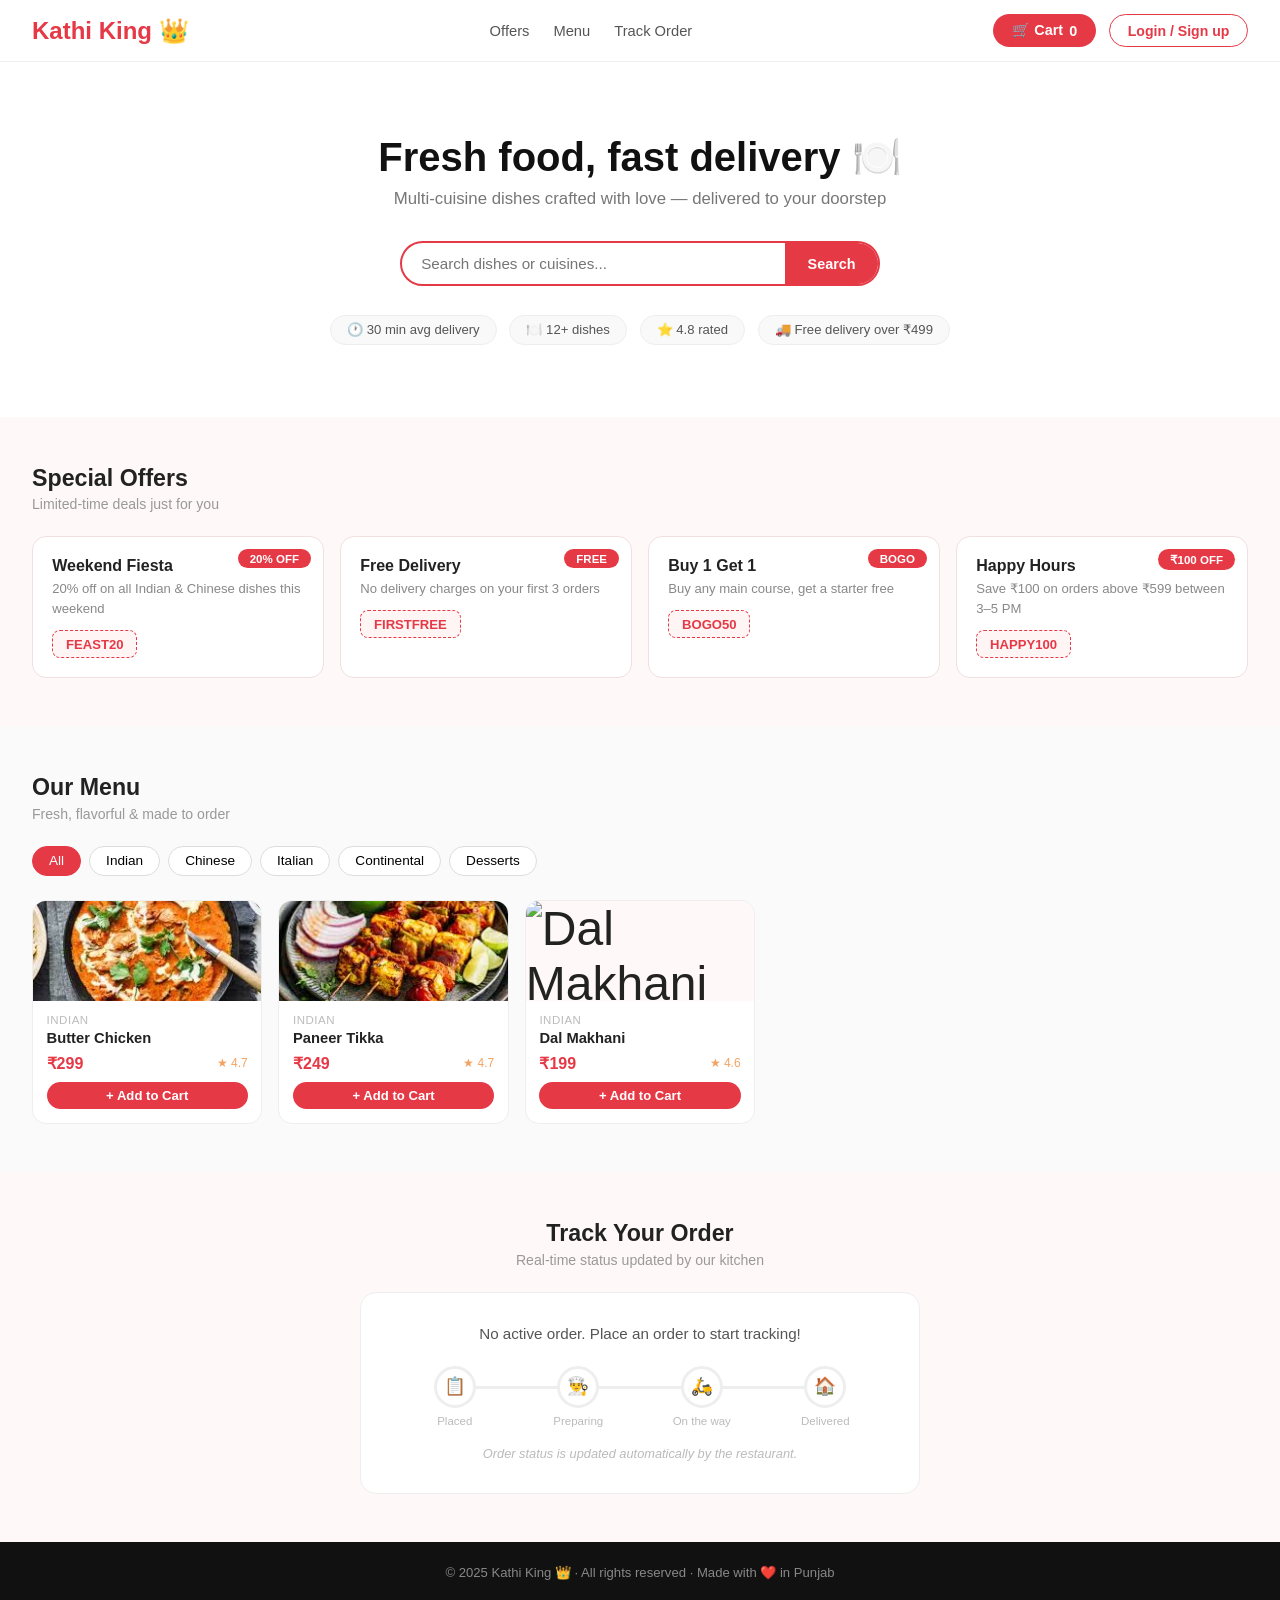
==== index.html @ 79262f1a "frontend ready" ====
<!DOCTYPE html>
<html lang="en">
<head>
<meta charset="UTF-8"/>
<meta name="viewport" content="width=device-width,initial-scale=1"/>
<title>Kathi King</title>
<link rel="stylesheet" href="style.css">
</head>
<body>

<nav>
  <div class="logo">Kathi King 👑</div>
  <div class="nav-links">
    <a href="#offers">Offers</a>
    <a href="#menu">Menu</a>
    <a href="#track">Track Order</a>
  </div>
  <div class="nav-right">
    <button class="cart-btn" onclick="toggleCart()">🛒 Cart <span id="cart-count">0</span></button>
    <div id="nav-auth"><button class="login-btn" onclick="openAuth()">Login / Sign up</button></div>
  </div>
</nav>

<!-- Hero -->
<div class="hero">
  <h1>Fresh food, fast delivery 🍽️</h1>
  <p>Multi-cuisine dishes crafted with love — delivered to your doorstep</p>
  <div class="search-wrap">
    <div class="search-bar">
      <input id="s-input" type="text" placeholder="Search dishes or cuisines..." autocomplete="off"
        oninput="showSug(this.value)"
        onkeydown="if(event.key==='Enter'){doSearch();hideSug()}"
        onblur="setTimeout(hideSug,180)"/>
      <button onclick="doSearch();hideSug()">Search</button>
    </div>
    <div class="sug-box" id="sug-box"></div>
  </div>
  <div class="hero-badges">
    <span class="badge">🕐 30 min avg delivery</span>
    <span class="badge">🍽️ 12+ dishes</span>
    <span class="badge">⭐ 4.8 rated</span>
    <span class="badge">🚚 Free delivery over ₹499</span>
  </div>
</div>

<!-- Offers -->
<section id="offers">
  <h2>Special Offers</h2>
  <p class="sub">Limited-time deals just for you</p>
  <div class="offers-grid">
    <div class="offer-card"><div class="offer-tag">20% OFF</div><h3>Weekend Fiesta</h3><p>20% off on all Indian & Chinese dishes this weekend</p><span class="promo-code">FEAST20</span></div>
    <div class="offer-card"><div class="offer-tag">FREE</div><h3>Free Delivery</h3><p>No delivery charges on your first 3 orders</p><span class="promo-code">FIRSTFREE</span></div>
    <div class="offer-card"><div class="offer-tag">BOGO</div><h3>Buy 1 Get 1</h3><p>Buy any main course, get a starter free</p><span class="promo-code">BOGO50</span></div>
    <div class="offer-card"><div class="offer-tag">₹100 OFF</div><h3>Happy Hours</h3><p>Save ₹100 on orders above ₹599 between 3–5 PM</p><span class="promo-code">HAPPY100</span></div>
  </div>
</section>

<!-- Menu -->
<section id="menu">
  <h2>Our Menu</h2>
  <p class="sub">Fresh, flavorful & made to order</p>
  <div class="cat-tabs">
    <button class="cat-tab active" onclick="filterMenu('all',this)">All</button>
    <button class="cat-tab" onclick="filterMenu('indian',this)">Indian</button>
    <button class="cat-tab" onclick="filterMenu('chinese',this)">Chinese</button>
    <button class="cat-tab" onclick="filterMenu('italian',this)">Italian</button>
    <button class="cat-tab" onclick="filterMenu('continental',this)">Continental</button>
    <button class="cat-tab" onclick="filterMenu('dessert',this)">Desserts</button>
  </div>
  <div class="menu-grid" id="menu-grid"></div>
</section>

<!-- Track -->
<section id="track">
  <h2 style="text-align:center">Track Your Order</h2>
  <p class="sub" style="text-align:center">Real-time status updated by our kitchen</p>
  <div class="track-box">
    <p class="track-status" id="t-status">No active order. Place an order to start tracking!</p>
    <div class="steps">
      <div class="step"><div class="s-icon" id="si1">📋</div><div class="s-label" id="sl1">Placed</div></div>
      <div class="step"><div class="s-icon" id="si2">👨‍🍳</div><div class="s-label" id="sl2">Preparing</div></div>
      <div class="step"><div class="s-icon" id="si3">🛵</div><div class="s-label" id="sl3">On the way</div></div>
      <div class="step"><div class="s-icon" id="si4">🏠</div><div class="s-label" id="sl4">Delivered</div></div>
    </div>
    <p class="track-note">Order status is updated automatically by the restaurant.</p>
  </div>
</section>

<footer>© 2025 Kathi King 👑 · All rights reserved · Made with ❤️ in Punjab</footer>

<!-- General Overlay -->
<div class="overlay" id="overlay" onclick="closeAll()"></div>

<!-- Profile Sidebar -->
<div class="profile-sidebar" id="profile-sidebar">
  <div class="ps-head">
    <button class="ps-close" onclick="closeProfile()">✕</button>
    <div class="ps-avatar" id="ps-avatar">K</div>
    <div class="ps-name" id="ps-name">Guest</div>
    <div class="ps-email" id="ps-email"></div>
  </div>
  <div class="ps-body">
    <div class="ps-stats">
      <div class="stat-card"><div class="stat-val" id="stat-orders">0</div><div class="stat-label">Total Orders</div></div>
      <div class="stat-card"><div class="stat-val" id="stat-streak">0🔥</div><div class="stat-label">Day Streak</div></div>
    </div>
    <div class="streak-card">
      <div class="streak-title">📅 This week's order streak</div>
      <div class="streak-days" id="streak-days"></div>
    </div>
    <div class="ps-menu">
      <button class="ps-item" onclick="closeProfile()"><span>🍽️</span> My Orders</button>
      <button class="ps-item" onclick="closeProfile()"><span>📍</span> Saved Addresses</button>
      <button class="ps-item" onclick="closeProfile()"><span>🎁</span> Rewards & Points</button>
      <button class="ps-item" onclick="closeProfile()"><span>⚙️</span> Account Settings</button>
      <div class="ps-divider"></div>
      <button class="ps-item ps-signout" onclick="signOut()"><span>🚪</span> Sign Out</button>
    </div>
  </div>
</div>

<!-- Auth Modal -->
<div class="modal-wrap" id="auth-modal">
  <div class="modal">
    <button class="modal-close" onclick="closeAuth()">✕</button>
    <h2>Welcome to Kathi King 👑</h2>
    <p>Sign in to track orders & earn rewards</p>
    <div class="m-tabs">
      <div class="m-tab active" id="tab-login" onclick="switchTab('login')">Login</div>
      <div class="m-tab" id="tab-signup" onclick="switchTab('signup')">Sign Up</div>
    </div>
    <div id="form-login">
      <div class="m-field"><label>Email</label><input type="email" id="l-email" placeholder="you@example.com"/></div>
      <div class="m-field"><label>Password</label><input type="password" id="l-pass" placeholder="••••••••"/></div>
      <button class="m-btn" onclick="doLogin()">Login</button>
      <div class="m-switch">Don't have an account? <a onclick="switchTab('signup')">Sign up</a></div>
    </div>
    <div id="form-signup" style="display:none">
      <div class="m-field"><label>Full Name</label><input type="text" id="s-name" placeholder="Rahul Sharma"/></div>
      <div class="m-field"><label>Email</label><input type="email" id="s-email" placeholder="you@example.com"/></div>
      <div class="m-field"><label>Password</label><input type="password" id="s-pass" placeholder="••••••••"/></div>
      <button class="m-btn" onclick="doSignup()">Create Account</button>
      <div class="m-switch">Already have an account? <a onclick="switchTab('login')">Login</a></div>
    </div>
  </div>
</div>

<!-- Feedback Modal (appears after delivery) -->
<div class="fb-modal-wrap" id="fb-modal">
  <div class="fb-modal">
    <button class="fb-modal-close" onclick="closeFeedback()">✕</button>
    <h2>🎉 Order Delivered!</h2>
    <p>Hope you enjoyed your meal! Share your experience.</p>
    <div class="fb-field"><label>Your Name</label><input type="text" id="fb-name" placeholder="Rahul Sharma"/></div>
    <div class="fb-field"><label>Dish Ordered</label><input type="text" id="fb-dish" placeholder="e.g. Butter Chicken"/></div>
    <div class="fb-field">
      <label>Rate your experience</label>
      <div class="stars" id="stars">
        <span class="star" data-v="1">★</span><span class="star" data-v="2">★</span>
        <span class="star" data-v="3">★</span><span class="star" data-v="4">★</span>
        <span class="star" data-v="5">★</span>
      </div>
    </div>
    <div class="fb-field"><label>Comments</label><textarea id="fb-comment" placeholder="What did you love? How can we improve?"></textarea></div>
    <button class="fb-submit" onclick="submitFB()">Submit Feedback</button>
    <div class="fb-success" id="fb-success">Thank you! Your feedback means a lot 🙏</div>
  </div>
</div>

<!-- Cart Overlay -->
<div class="cart-overlay" id="cart-overlay" onclick="toggleCart()"></div>
<div class="cart-sidebar" id="cart-sidebar">
  <div class="cart-head">
    <h3>🛒 Your Cart</h3>
    <button class="close-btn" onclick="toggleCart()">✕</button>
  </div>
  <div id="cart-body"></div>
  <div id="cart-foot" style="display:none">
    <div class="promo-row">
      <input id="promo-in" type="text" placeholder="Enter promo code"/>
      <button onclick="applyPromo()">Apply</button>
    </div>
    <div class="cart-total" id="cart-total"></div>
    <button class="checkout-btn" onclick="checkout()">Proceed to Checkout →</button>
  </div>
</div>

<script src="script.js"></script>
</body>
</html>
---- style.css ----
*{box-sizing:border-box;margin:0;padding:0}
body{font-family:'Segoe UI',sans-serif;background:#fafafa;color:#222}
nav{background:#fff;border-bottom:1px solid #eee;padding:0 2rem;display:flex;align-items:center;justify-content:space-between;height:62px;position:sticky;top:0;z-index:100}
.logo{font-size:1.5rem;font-weight:700;color:#e63946}
.nav-links{display:flex;gap:1.5rem;font-size:.92rem}
.nav-links a{color:#555;text-decoration:none;transition:color .2s}
.nav-links a:hover{color:#e63946}
.nav-right{display:flex;align-items:center;gap:.8rem}
.cart-btn{background:#e63946;color:#fff;border:none;padding:.5rem 1.2rem;border-radius:24px;cursor:pointer;font-size:.9rem;display:flex;align-items:center;gap:6px;font-weight:600}
.profile-btn{width:38px;height:38px;border-radius:50%;background:#e63946;color:#fff;border:none;cursor:pointer;font-size:.95rem;font-weight:700}
.login-btn{border:1.5px solid #e63946;color:#e63946;background:#fff;border-radius:24px;padding:.45rem 1.1rem;cursor:pointer;font-size:.88rem;font-weight:600}
.overlay{display:none;position:fixed;inset:0;background:rgba(0,0,0,.4);z-index:200}
.overlay.open{display:block}

/* Profile Sidebar */


.profile-sidebar{position:fixed;top:0;right:-380px;width:300px;height:100%;background:#fff;z-index:300;transition:right .3s;box-shadow:-4px 0 24px rgba(0,0,0,.1);display:flex;flex-direction:column}
.profile-sidebar.open{right:0}
.ps-head{background:#e63946;padding:2rem 1.5rem;color:#fff;position:relative}
.ps-close{position:absolute;top:14px;right:14px;background:none;border:none;color:#fff;font-size:1.3rem;cursor:pointer}
.ps-avatar{width:64px;height:64px;border-radius:50%;background:rgba(255,255,255,.25);display:flex;align-items:center;justify-content:center;font-size:1.6rem;font-weight:700;margin-bottom:.8rem;border:3px solid rgba(255,255,255,.5)}
.ps-name{font-size:1.1rem;font-weight:700}
.ps-email{font-size:.8rem;opacity:.8;margin-top:.2rem}
.ps-body{flex:1;padding:1.2rem;overflow-y:auto}
.ps-stats{display:grid;grid-template-columns:1fr 1fr;gap:.8rem;margin-bottom:1.2rem}
.stat-card{background:#fff8f8;border:1px solid #f0e0e0;border-radius:12px;padding:.9rem;text-align:center}
.stat-val{font-size:1.5rem;font-weight:700;color:#e63946}
.stat-label{font-size:.72rem;color:#aaa;margin-top:.2rem}
.streak-card{background:#fff8f8;border:1px solid #f0e0e0;border-radius:12px;padding:1rem;margin-bottom:1.2rem}
.streak-title{font-size:.82rem;font-weight:600;color:#555;margin-bottom:.6rem}
.streak-days{display:flex;gap:.4rem;justify-content:center}
.s-day{width:32px;height:32px;border-radius:8px;background:#eee;display:flex;align-items:center;justify-content:center;font-size:.7rem;color:#aaa;font-weight:600}
.s-day.active{background:#e63946;color:#fff}
.s-day.today{background:#ff6b6b;color:#fff;outline:2px solid #e63946}
.ps-menu{display:flex;flex-direction:column;gap:.3rem}
.ps-item{display:flex;align-items:center;gap:.9rem;padding:.75rem 1rem;border-radius:10px;cursor:pointer;font-size:.9rem;color:#444;transition:background .2s;border:none;background:none;width:100%;text-align:left}
.ps-item:hover{background:#fff5f5;color:#e63946}
.ps-divider{height:1px;background:#f0f0f0;margin:.4rem 0}
.ps-signout{color:#e63946;font-weight:600}

/* Auth Modal */

.modal-wrap{display:none;position:fixed;inset:0;background:rgba(0,0,0,.5);z-index:400;align-items:center;justify-content:center}
.modal-wrap.open{display:flex}
.modal{background:#fff;border-radius:20px;width:100%;max-width:400px;padding:2rem;position:relative;margin:1rem}
.modal-close{position:absolute;top:14px;right:16px;background:none;border:none;font-size:1.3rem;cursor:pointer;color:#aaa}
.modal h2{font-size:1.3rem;font-weight:700;margin-bottom:.3rem}
.modal p{font-size:.85rem;color:#aaa;margin-bottom:1.4rem}
.m-tabs{display:flex;border-bottom:2px solid #f0f0f0;margin-bottom:1.4rem}
.m-tab{flex:1;padding:.6rem;text-align:center;cursor:pointer;font-size:.9rem;font-weight:600;color:#aaa;border-bottom:2px solid transparent;margin-bottom:-2px;transition:all .2s}
.m-tab.active{color:#e63946;border-bottom-color:#e63946}
.m-field{margin-bottom:1rem}
.m-field label{display:block;font-size:.8rem;color:#999;margin-bottom:.35rem}
.m-field input{width:100%;border:1.5px solid #eee;border-radius:10px;padding:.65rem 1rem;font-size:.92rem;outline:none;transition:border .2s}
.m-field input:focus{border-color:#e63946}
.m-btn{width:100%;background:#e63946;color:#fff;border:none;border-radius:30px;padding:.8rem;font-size:.97rem;font-weight:700;cursor:pointer;margin-top:.4rem}
.m-switch{text-align:center;font-size:.83rem;color:#aaa;margin-top:1rem}
.m-switch a{color:#e63946;cursor:pointer;font-weight:600}

/* Hero */

.hero{text-align:center;padding:4.5rem 2rem;background:#fff}
.hero h1{font-size:2.5rem;font-weight:700;color:#111;margin-bottom:.5rem}
.hero p{color:#777;font-size:1.05rem;margin-bottom:2rem}
.search-wrap{position:relative;max-width:480px;margin:0 auto 1.8rem}
.search-bar{display:flex;border:2px solid #e63946;border-radius:32px;overflow:hidden;background:#fff}
.search-bar input{flex:1;border:none;padding:.75rem 1.2rem;font-size:.95rem;outline:none;background:transparent}
.search-bar button{background:#e63946;color:#fff;border:none;padding:.75rem 1.4rem;cursor:pointer;font-size:.9rem;font-weight:600}
.sug-box{display:none;position:absolute;top:calc(100% + 4px);left:0;right:0;background:#fff;border:1px solid #eee;border-radius:14px;overflow:hidden;z-index:99;box-shadow:0 8px 24px rgba(0,0,0,.1)}
.sug-item{display:flex;align-items:center;gap:12px;padding:.65rem 1rem;cursor:pointer;transition:background .15s}
.sug-item:hover{background:#fff5f5}
.sug-name{font-size:.9rem;font-weight:500}
.sug-cat{font-size:.75rem;color:#aaa}
.sug-price{margin-left:auto;font-size:.85rem;color:#e63946;font-weight:600}
.hero-badges{display:flex;justify-content:center;gap:.8rem;flex-wrap:wrap}
.badge{background:#f9f9f9;border:1px solid #eee;border-radius:20px;padding:.4rem 1rem;font-size:.82rem;color:#555}
section{padding:3rem 2rem}
section h2{font-size:1.45rem;font-weight:700;margin-bottom:.3rem}
.sub{color:#999;font-size:.88rem;margin-bottom:1.5rem}
#offers{background:#fff8f8}
.offers-grid{display:grid;grid-template-columns:repeat(auto-fit,minmax(210px,1fr));gap:1rem}
.offer-card{background:#fff;border:1px solid #f0e0e0;border-radius:14px;padding:1.2rem;position:relative}
.offer-tag{position:absolute;top:12px;right:12px;background:#e63946;color:#fff;border-radius:20px;padding:.2rem .75rem;font-size:.72rem;font-weight:700}
.offer-card h3{font-size:1rem;font-weight:600;margin-bottom:.3rem}
.offer-card p{font-size:.82rem;color:#888;line-height:1.5}
.promo-code{display:inline-block;margin-top:.7rem;background:#fff5f5;border:1px dashed #e63946;border-radius:8px;padding:.35rem .8rem;font-size:.82rem;color:#e63946;font-weight:700}

/* Menu */

.cat-tabs{display:flex;gap:.5rem;flex-wrap:wrap;margin-bottom:1.5rem}
.cat-tab{padding:.4rem 1rem;border-radius:20px;border:1.5px solid #ddd;background:#fff;cursor:pointer;font-size:.85rem;transition:all .2s;font-weight:500}
.cat-tab.active{background:#e63946;color:#fff;border-color:#e63946}
.menu-grid{display:grid;grid-template-columns:repeat(auto-fill,minmax(190px,1fr));gap:1rem}
.menu-card{background:#fff;border:1px solid #eee;border-radius:14px;overflow:hidden;transition:transform .2s,box-shadow .2s,background .4s,border-color .4s}
.menu-card:hover{transform:translateY(-4px);box-shadow:0 8px 20px rgba(0,0,0,.07)}
.menu-card.added{background:#f0fff4;border-color:#52b788}
.menu-img{height:100px;width:100%;display:flex;align-items:center;justify-content:center;font-size:3rem;background:#fff8f8;transition:background .4s;object-fit:cover}
.menu-img img{width:100%;height:100%;object-fit:cover;display:block}
.menu-card.added .menu-img{background:#dcf5e7}
.menu-body{padding:.85rem}
.menu-cat{font-size:.72rem;color:#bbb;text-transform:uppercase;letter-spacing:.5px;margin-bottom:.2rem}
.menu-name{font-size:.92rem;font-weight:600;margin-bottom:.5rem}
.menu-foot{display:flex;justify-content:space-between;align-items:center}
.menu-price{font-weight:700;color:#e63946}
.menu-rating{font-size:.75rem;color:#f4a261}
.add-btn{margin-top:.6rem;width:100%;background:#e63946;color:#fff;border:none;border-radius:20px;padding:.38rem 0;cursor:pointer;font-size:.82rem;font-weight:600;transition:background .3s}
.menu-card.added .add-btn{background:#52b788}

/* Cart */

.cart-overlay{display:none;position:fixed;inset:0;background:rgba(0,0,0,.4);z-index:200}
.cart-overlay.open{display:block}
.cart-sidebar{position:fixed;top:0;right:-380px;width:340px;height:100%;background:#fff;z-index:300;padding:1.5rem;overflow-y:auto;transition:right .3s ease;box-shadow:-4px 0 24px rgba(0,0,0,.1)}
.cart-sidebar.open{right:0}
.cart-head{display:flex;justify-content:space-between;align-items:center;margin-bottom:1.2rem}
.cart-head h3{font-size:1.1rem;font-weight:700}
.close-btn{background:none;border:none;font-size:1.4rem;cursor:pointer;color:#aaa}
.c-item{display:flex;justify-content:space-between;align-items:center;padding:.75rem 0;border-bottom:1px solid #f5f5f5}
.c-name{font-size:.88rem;font-weight:500}
.c-price{font-size:.85rem;color:#e63946;font-weight:700}
.qty-row{display:flex;align-items:center;gap:8px;margin-top:.3rem}
.q-btn{background:#f5f5f5;border:none;width:26px;height:26px;border-radius:50%;cursor:pointer;font-size:1rem;font-weight:700}
.q-num{font-size:.85rem;font-weight:600;min-width:18px;text-align:center}
.promo-row{display:flex;gap:.5rem;margin:1rem 0}
.promo-row input{flex:1;border:1px solid #ddd;border-radius:8px;padding:.5rem .8rem;font-size:.84rem;outline:none}
.promo-row button{background:#e63946;color:#fff;border:none;border-radius:8px;padding:.5rem 1rem;cursor:pointer;font-size:.84rem}
.cart-total .row{display:flex;justify-content:space-between;font-size:.86rem;margin-bottom:.4rem}
.cart-total .row.grand{font-weight:700;font-size:.98rem;border-top:1.5px solid #eee;padding-top:.6rem;margin-top:.4rem}
.checkout-btn{width:100%;background:#e63946;color:#fff;border:none;border-radius:30px;padding:.85rem;font-size:.97rem;font-weight:700;cursor:pointer;margin-top:.8rem}
.empty-msg{text-align:center;color:#ccc;margin-top:2rem;font-size:.9rem}

/* Tracking */

#track{background:#fff8f8}
.track-box{background:#fff;border:1px solid #eee;border-radius:16px;padding:2rem;max-width:560px;margin:0 auto;text-align:center}
.track-status{font-size:.95rem;color:#555;margin-bottom:1.5rem;font-weight:500}
.track-note{font-size:.8rem;color:#bbb;margin-top:1rem;font-style:italic}
.steps{display:flex;justify-content:space-between;position:relative;margin-bottom:1.2rem}
.steps::before{content:'';position:absolute;top:20px;left:12%;width:76%;height:3px;background:#eee;z-index:0}
.step{display:flex;flex-direction:column;align-items:center;gap:.45rem;flex:1;z-index:1}
.s-icon{width:42px;height:42px;border-radius:50%;border:3px solid #eee;display:flex;align-items:center;justify-content:center;font-size:1.1rem;background:#fff;transition:all .35s}
.s-icon.done{background:#e63946;border-color:#e63946;color:#fff}
.s-icon.active{background:#fff5f5;border-color:#e63946}
.s-label{font-size:.72rem;color:#bbb}
.s-label.done,.s-label.active{color:#e63946;font-weight:600}

/* Feedback Modal */

.fb-modal-wrap{display:none;position:fixed;inset:0;background:rgba(0,0,0,.5);z-index:400;align-items:center;justify-content:center}
.fb-modal-wrap.open{display:flex}
.fb-modal{background:#fff;border-radius:20px;width:100%;max-width:420px;padding:2rem;position:relative;margin:1rem}
.fb-modal-close{position:absolute;top:14px;right:16px;background:none;border:none;font-size:1.3rem;cursor:pointer;color:#aaa}
.fb-modal h2{font-size:1.2rem;font-weight:700;margin-bottom:.3rem}
.fb-modal p{font-size:.84rem;color:#aaa;margin-bottom:1.2rem}
.fb-field{margin-bottom:1rem}
.fb-field label{display:block;font-size:.8rem;color:#999;margin-bottom:.35rem}
.fb-field input,.fb-field textarea{width:100%;border:1.5px solid #eee;border-radius:10px;padding:.65rem 1rem;font-size:.9rem;outline:none;transition:border .2s;font-family:inherit}
.fb-field input:focus,.fb-field textarea:focus{border-color:#e63946}
.fb-field textarea{resize:vertical;min-height:80px}
.stars{display:flex;gap:.3rem;margin:.5rem 0 1rem;cursor:pointer}
.star{font-size:1.9rem;color:#ddd;transition:color .15s;line-height:1}
.star.lit{color:#f4a261}
.fb-submit{width:100%;background:#e63946;color:#fff;border:none;border-radius:30px;padding:.8rem;font-size:.95rem;font-weight:700;cursor:pointer}
.fb-success{display:none;text-align:center;color:#2a9d8f;font-weight:600;margin-top:1rem;font-size:.9rem}
footer{background:#111;color:#888;text-align:center;padding:1.4rem;font-size:.82rem}
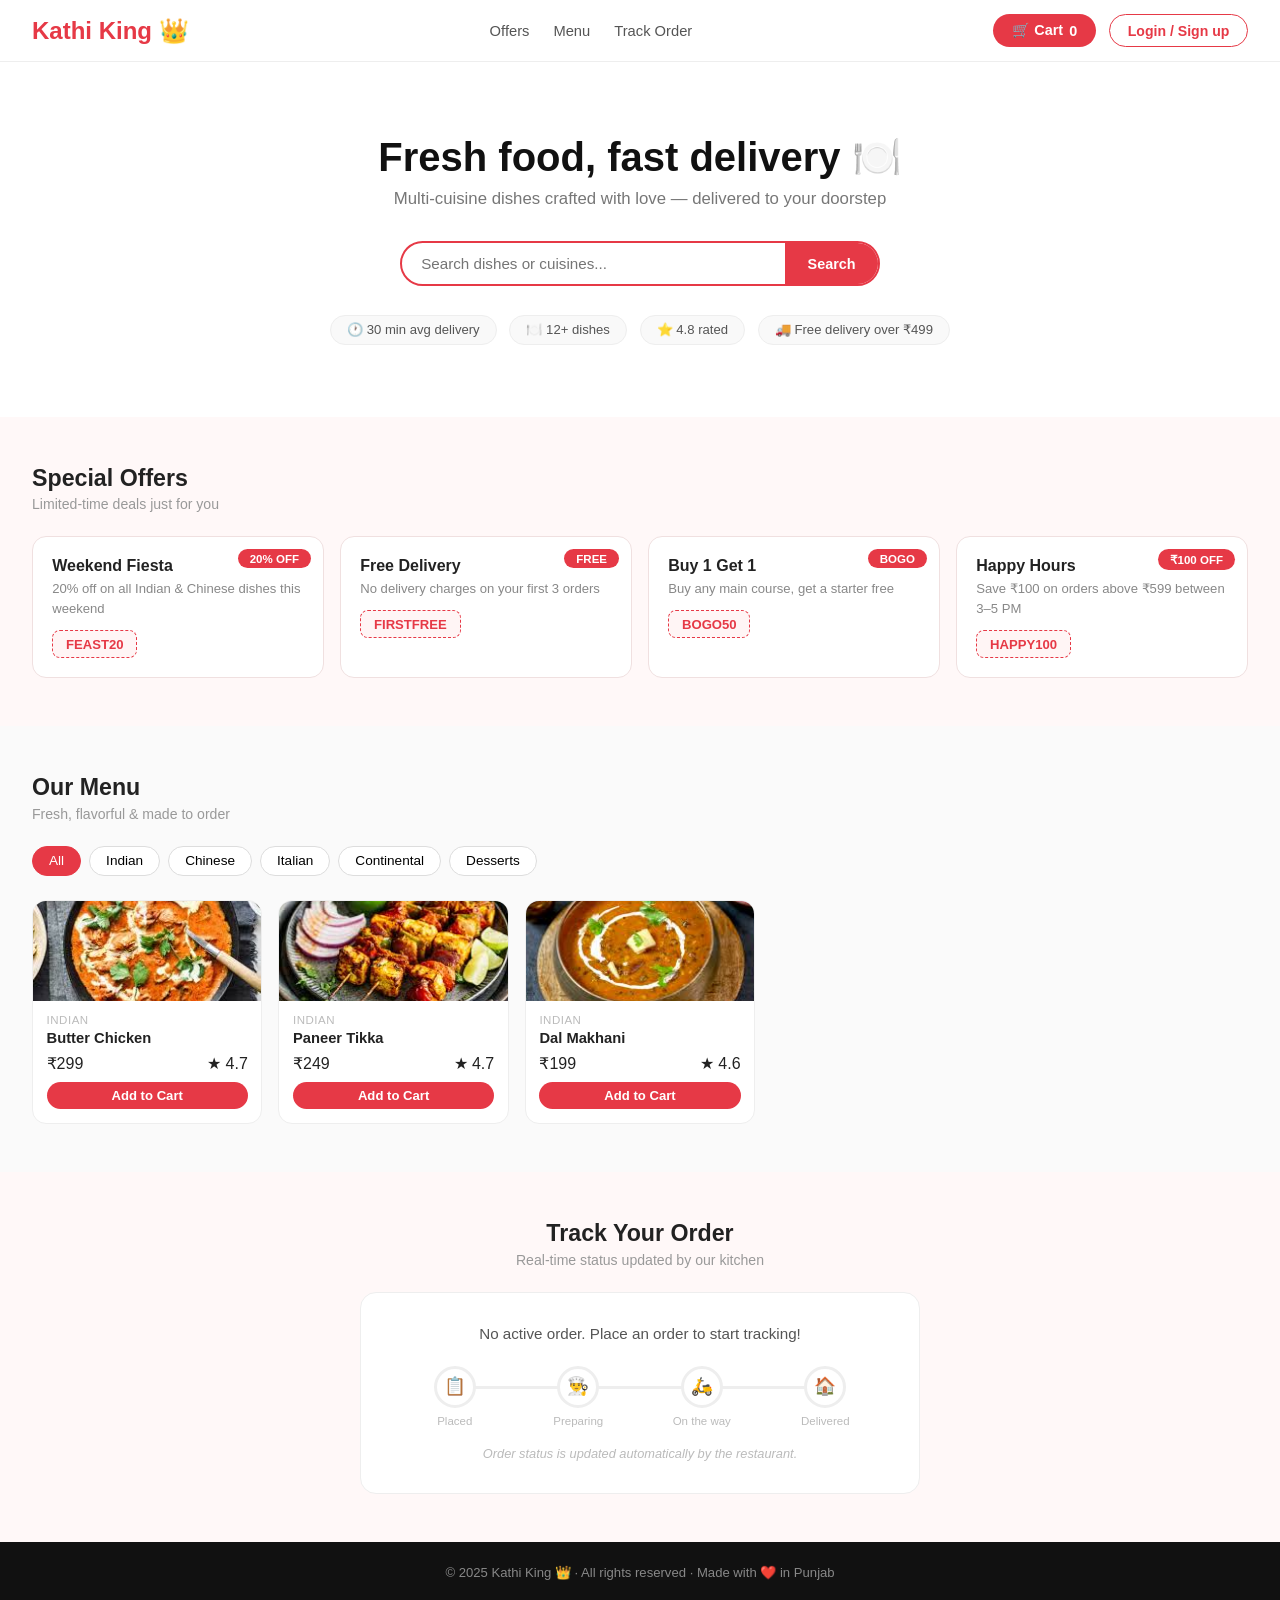
==== commit 0fa65fe5: "added payement method 1" ====
--- a/index.html
+++ b/index.html
@@ -186,5 +186,6 @@
 </div>
 
 <script src="script.js"></script>
+<script src="https://checkout.razorpay.com/v1/checkout.js"></script>
 </body>
 </html>
--- a/style.css
+++ b/style.css
@@ -164,3 +164,78 @@
 .fb-submit{width:100%;background:#e63946;color:#fff;border:none;border-radius:30px;padding:.8rem;font-size:.95rem;font-weight:700;cursor:pointer}
 .fb-success{display:none;text-align:center;color:#2a9d8f;font-weight:600;margin-top:1rem;font-size:.9rem}
 footer{background:#111;color:#888;text-align:center;padding:1.4rem;font-size:.82rem}
+.profile-wrapper{
+  position:relative;
+}
+
+.profile-btn{
+  width:45px;
+  height:45px;
+  border:none;
+  border-radius:50%;
+  background:#ff7a00;
+  color:white;
+  font-weight:bold;
+  cursor:pointer;
+  font-size:1rem;
+}
+
+.profile-menu{
+  position:absolute;
+  top:60px;
+  right:0;
+  width:220px;
+  background:#111;
+  border:1px solid #333;
+  border-radius:14px;
+  padding:15px;
+  display:none;
+  z-index:999;
+}
+
+.profile-menu.show{
+  display:block;
+}
+
+.pm-name{
+  font-weight:bold;
+  color:white;
+  margin-bottom:6px;
+}
+
+.pm-email{
+  color:#aaa;
+  font-size:.9rem;
+  margin-bottom:15px;
+  word-break:break-word;
+}
+
+.logout-btn{
+  width:100%;
+  padding:10px;
+  border:none;
+  border-radius:10px;
+  background:#ff3b30;
+  color:white;
+  cursor:pointer;
+  font-weight:bold;
+}
+
+.logout-btn:hover{
+  opacity:.9;
+}
+.add-btn{
+
+  transition: all 0.3s ease;
+
+}
+
+.add-btn.added{
+
+  background:#22c55e !important;
+
+  color:white;
+
+  transform:scale(1.05);
+
+}
